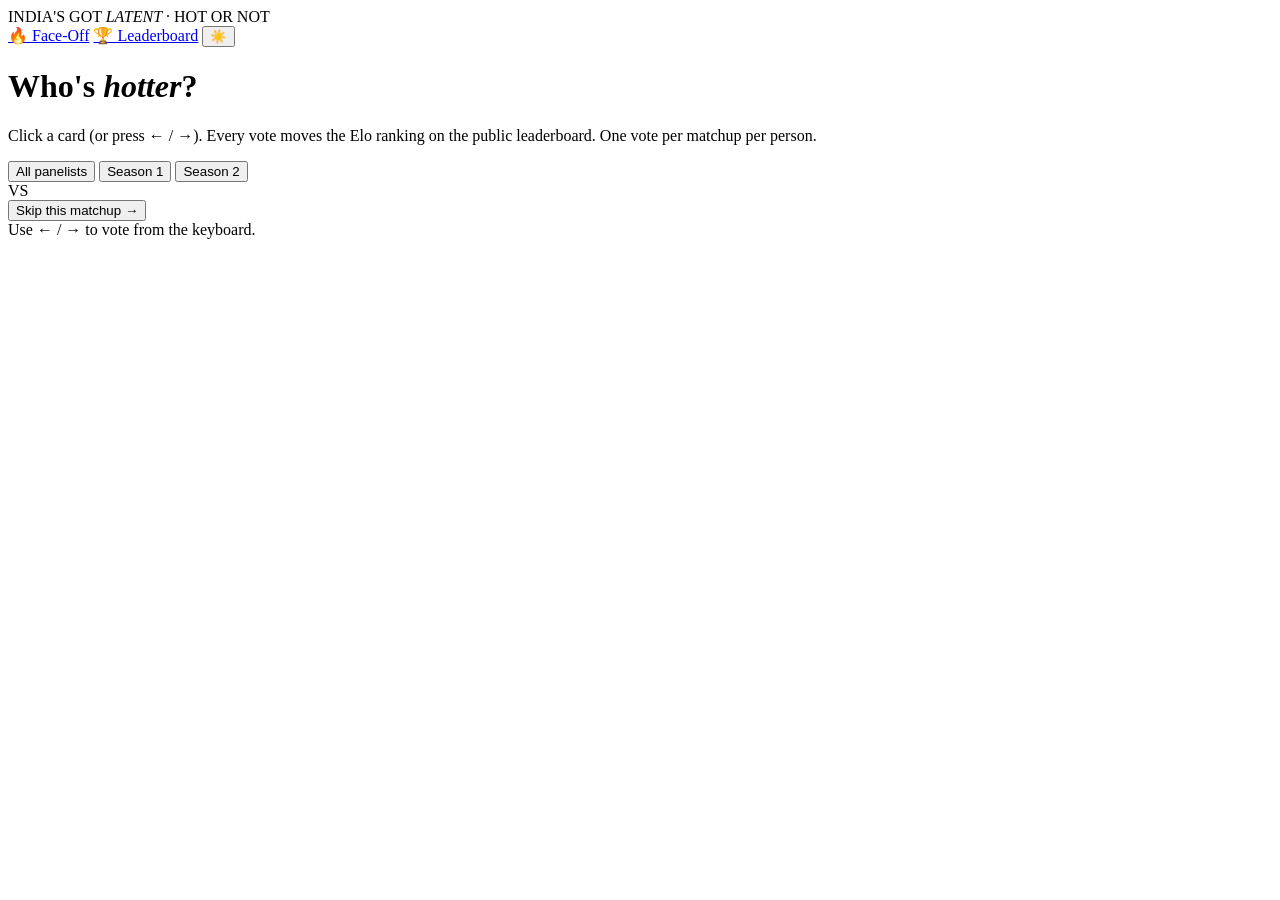
==== public/index.html @ e8488dfe "Fair matchups + leaderboard gate at 10 votes - Matchup: least-voted person goes on stage first (rand" ====
<!DOCTYPE html>
<html lang="en">
<head>
<meta charset="utf-8">
<meta name="viewport" content="width=device-width, initial-scale=1">
<title>Hot or Not, India's Got Latent</title>
<script>document.documentElement.setAttribute('data-theme', localStorage.getItem('igl_theme') || 'black');</script>
<link rel="stylesheet" href="/app.css">
</head>
<body>
<nav>
  <div class="brand">INDIA'S GOT <em>LATENT</em> · HOT OR NOT</div>
  <div class="links">
    <a href="/">🔥 Face-Off</a>
    <a href="/leaderboard">🏆 Leaderboard</a>
    <button class="themeToggle" title="Switch theme" aria-label="Switch theme">☀️</button>
  </div>
</nav>
<main>
  <h1>Who's <em>hotter</em>?</h1>
  <p class="sub">Click a card (or press ← / →). Every vote moves the Elo ranking on the public leaderboard. One vote per matchup per person.</p>

  <div class="chips" id="pools">
    <button class="chip on" data-pool="panel">All panelists</button>
    <button class="chip" data-pool="panel-s1">Season 1</button>
    <button class="chip" data-pool="panel-s2">Season 2</button>
  </div>

  <div class="arena" id="arena">
    <div id="slotA"></div>
    <div class="vs">VS</div>
    <div id="slotB"></div>
  </div>
  <div class="toolbar">
    <button class="btn" id="skip">Skip this matchup →</button>
  </div>
  <div class="sessionNote" id="sessionNote"></div>
</main>

<script src="/app.js"></script>
<script>
let pool = 'panel';
let current = null;
let voting = false;

async function loadMatchup() {
  voting = false;
  const m = await API.get('/api/matchup?pool=' + pool);
  if (m.error) return;
  current = m;
  render();
}

function render() {
  const a = document.getElementById('slotA');
  const b = document.getElementById('slotB');
  a.innerHTML = ''; b.innerHTML = '';
  a.appendChild(personCard(current.a, { clickable: true }));
  b.appendChild(personCard(current.b, { clickable: true }));
  a.firstChild.onclick = () => vote(current.a, current.b, a.firstChild, b.firstChild);
  b.firstChild.onclick = () => vote(current.b, current.a, b.firstChild, a.firstChild);
}

function bumpSession() {
  const n = (parseInt(localStorage.getItem('igl_session_votes') || '0', 10) + 1);
  localStorage.setItem('igl_session_votes', n);
  renderSession();
}
function renderSession() {
  const n = parseInt(localStorage.getItem('igl_session_votes') || '0', 10);
  document.getElementById('sessionNote').textContent =
    n ? `You've decided ${n} matchup${n === 1 ? '' : 's'}, every one moves the leaderboard.` : 'Use ← / → to vote from the keyboard.';
}

async function vote(winner, loser, winCard, loseCard) {
  if (voting) return;
  voting = true;
  winCard.classList.add('won');
  loseCard.classList.add('lost');
  const res = await API.post('/api/faceoff', { winnerId: winner.id, loserId: loser.id });
  if (res && res.winnerDelta !== undefined) {
    const up = document.createElement('div');
    up.className = 'eloDelta';
    up.textContent = `+${res.winnerDelta} Elo`;
    winCard.appendChild(up);
    const down = document.createElement('div');
    down.className = 'eloDelta neg';
    down.textContent = `${res.loserDelta} Elo`;
    loseCard.appendChild(down);
  }
  bumpSession();
  if (res && res.myVotes !== undefined) paintLeaderboardLink(res.myVotes);
  setTimeout(loadMatchup, 800);
}

document.getElementById('pools').addEventListener('click', e => {
  const chip = e.target.closest('.chip');
  if (!chip) return;
  document.querySelectorAll('#pools .chip').forEach(c => c.classList.remove('on'));
  chip.classList.add('on');
  pool = chip.dataset.pool;
  loadMatchup();
});
document.getElementById('skip').onclick = loadMatchup;
document.addEventListener('keydown', e => {
  if (!current || voting) return;
  if (e.key === 'ArrowLeft') document.getElementById('slotA').firstChild.click();
  if (e.key === 'ArrowRight') document.getElementById('slotB').firstChild.click();
});

renderSession();
loadMatchup();
</script>
</body>
</html>
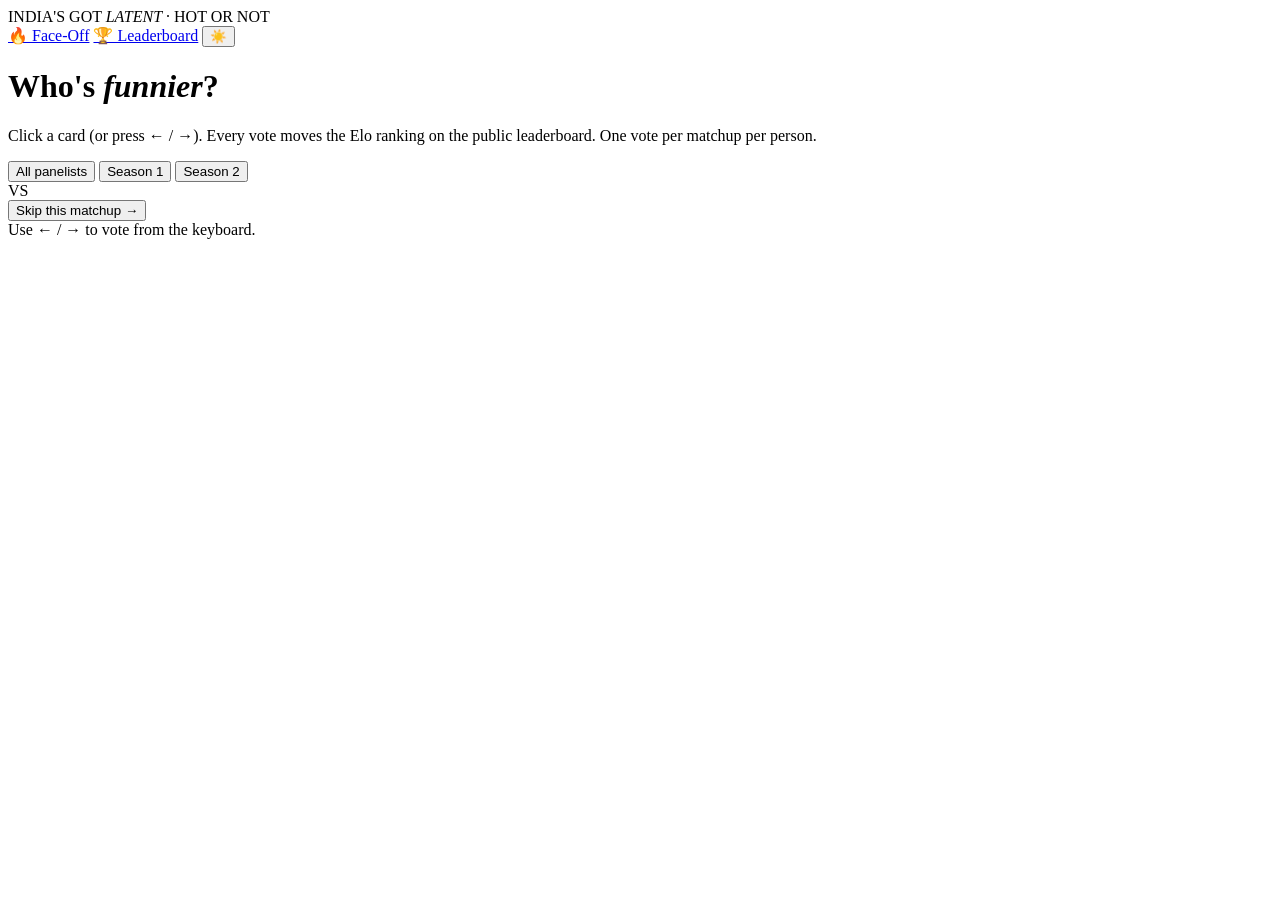
==== commit 47be7565: "Analytics + Instagram fixes + funnier tagline + leaderboard season filters - Analytics: events table" ====
--- a/public/index.html
+++ b/public/index.html
@@ -17,7 +17,7 @@
   </div>
 </nav>
 <main>
-  <h1>Who's <em>hotter</em>?</h1>
+  <h1>Who's <em>funnier</em>?</h1>
   <p class="sub">Click a card (or press ← / →). Every vote moves the Elo ranking on the public leaderboard. One vote per matchup per person.</p>
 
   <div class="chips" id="pools">
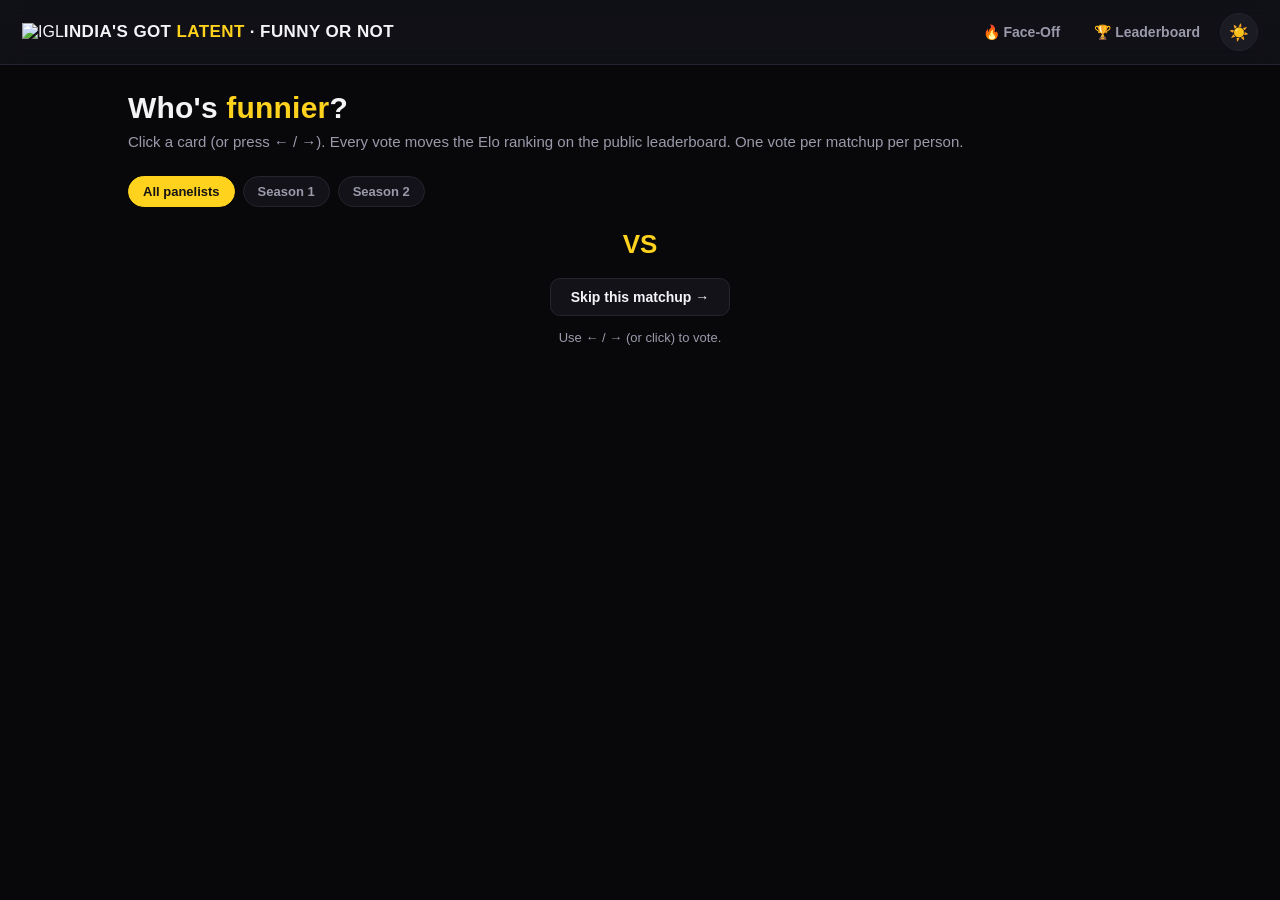
==== commit 12d2f4c8: "Face-off: Tinder-style fling — the whole arena flies off in the swipe direction Swipe (or arrow/clic" ====
--- a/public/index.html
+++ b/public/index.html
@@ -3,16 +3,33 @@
 <head>
 <meta charset="utf-8">
 <meta name="viewport" content="width=device-width, initial-scale=1">
-<title>Hot or Not, India's Got Latent</title>
+<title>Funny or Not, India's Got Latent</title>
 <script>document.documentElement.setAttribute('data-theme', localStorage.getItem('igl_theme') || 'black');</script>
-<link rel="stylesheet" href="/app.css">
+<meta name="description" content="Vote head-to-head on who's funnier — the panelists of India's Got Latent Seasons 1 & 2. Then see the live leaderboard.">
+<link rel="icon" href="favicon.ico" sizes="any">
+<link rel="icon" type="image/png" sizes="32x32" href="favicon-32.png">
+<link rel="apple-touch-icon" href="apple-touch-icon.png">
+<meta name="theme-color" content="#08080b">
+<meta property="og:type" content="website">
+<meta property="og:site_name" content="India's Got Latent · Funny or Not">
+<meta property="og:title" content="Funny or Not · India's Got Latent">
+<meta property="og:description" content="Vote head-to-head on who's funnier — the panelists of India's Got Latent Seasons 1 & 2. Then see the live leaderboard.">
+<meta property="og:url" content="https://igl.loukik.dev/">
+<meta property="og:image" content="https://igl.loukik.dev/og.png">
+<meta property="og:image:width" content="1200">
+<meta property="og:image:height" content="630">
+<meta name="twitter:card" content="summary_large_image">
+<meta name="twitter:title" content="Funny or Not · India's Got Latent">
+<meta name="twitter:description" content="Vote head-to-head on who's funnier — the panelists of India's Got Latent Seasons 1 & 2. Then see the live leaderboard.">
+<meta name="twitter:image" content="https://igl.loukik.dev/og.png">
+<link rel="stylesheet" href="app.css">
 </head>
 <body>
 <nav>
-  <div class="brand">INDIA'S GOT <em>LATENT</em> · HOT OR NOT</div>
+  <a class="brandLink" href="index.html"><img class="navlogo" src="icon-512.png" alt="IGL" width="30" height="30"><span class="brand">INDIA'S GOT <em>LATENT</em> <span class="brandSuffix">· FUNNY OR NOT</span></span></a>
   <div class="links">
-    <a href="/">🔥 Face-Off</a>
-    <a href="/leaderboard">🏆 Leaderboard</a>
+    <a href="index.html">🔥 <span class="navword">Face-Off</span></a>
+    <a href="leaderboard.html">🏆 <span class="navword">Leaderboard</span></a>
     <button class="themeToggle" title="Switch theme" aria-label="Switch theme">☀️</button>
   </div>
 </nav>
@@ -37,28 +54,37 @@
   <div class="sessionNote" id="sessionNote"></div>
 </main>
 
-<script src="/app.js"></script>
+<script src="config.js"></script>
+<script src="app.js"></script>
 <script>
 let pool = 'panel';
 let current = null;
 let voting = false;
+const arena = document.getElementById('arena');
+const wait = ms => new Promise(r => setTimeout(r, ms));
 
-async function loadMatchup() {
-  voting = false;
+async function fetchMatchup() {
   const m = await API.get('/api/matchup?pool=' + pool);
-  if (m.error) return;
-  current = m;
-  render();
+  return m && !m.error ? m : null;
 }
 
 function render() {
-  const a = document.getElementById('slotA');
-  const b = document.getElementById('slotB');
+  const a = document.getElementById('slotA'), b = document.getElementById('slotB');
   a.innerHTML = ''; b.innerHTML = '';
   a.appendChild(personCard(current.a, { clickable: true }));
   b.appendChild(personCard(current.b, { clickable: true }));
-  a.firstChild.onclick = () => vote(current.a, current.b, a.firstChild, b.firstChild);
-  b.firstChild.onclick = () => vote(current.b, current.a, b.firstChild, a.firstChild);
+  a.firstChild.onclick = () => commitVote(-1);   // left card wins
+  b.firstChild.onclick = () => commitVote(1);    // right card wins
+}
+
+async function loadMatchup() {
+  const m = await fetchMatchup();
+  if (!m) return;
+  current = m; render();
+  arena.style.transition = 'none';
+  arena.style.transform = 'translateX(0) rotate(0)';
+  arena.style.opacity = '1';
+  voting = false;
 }
 
 function bumpSession() {
@@ -68,30 +94,78 @@
 }
 function renderSession() {
   const n = parseInt(localStorage.getItem('igl_session_votes') || '0', 10);
+  const isTouch = matchMedia('(hover: none)').matches;
+  const hint = isTouch ? 'Swipe or tap a card to vote.' : 'Use \u2190 / \u2192 (or click) to vote.';
   document.getElementById('sessionNote').textContent =
-    n ? `You've decided ${n} matchup${n === 1 ? '' : 's'}, every one moves the leaderboard.` : 'Use ← / → to vote from the keyboard.';
+    n ? `You've decided ${n} matchup${n === 1 ? '' : 's'}, every one moves the leaderboard.` : hint;
 }
 
-async function vote(winner, loser, winCard, loseCard) {
-  if (voting) return;
+// Tinder-style: the whole arena flings off in the swipe direction, next matchup slides in.
+async function commitVote(dir) {              // dir: -1 = left wins, +1 = right wins
+  if (voting || !current) return;
   voting = true;
-  winCard.classList.add('won');
-  loseCard.classList.add('lost');
-  const res = await API.post('/api/faceoff', { winnerId: winner.id, loserId: loser.id });
-  if (res && res.winnerDelta !== undefined) {
-    const up = document.createElement('div');
-    up.className = 'eloDelta';
-    up.textContent = `+${res.winnerDelta} Elo`;
-    winCard.appendChild(up);
-    const down = document.createElement('div');
-    down.className = 'eloDelta neg';
-    down.textContent = `${res.loserDelta} Elo`;
-    loseCard.appendChild(down);
-  }
-  bumpSession();
-  if (res && res.myVotes !== undefined) paintLeaderboardLink(res.myVotes);
-  setTimeout(loadMatchup, 800);
+  const winner = dir < 0 ? current.a : current.b;
+  const loser  = dir < 0 ? current.b : current.a;
+
+  API.post('/api/faceoff', { winnerId: winner.id, loserId: loser.id }).then(res => {
+    bumpSession();
+    if (res && res.myVotes !== undefined) paintLeaderboardLink(res.myVotes);
+  });
+
+  arena.style.transition = 'transform .34s cubic-bezier(.55,.06,.68,.19), opacity .34s ease-in';
+  arena.style.transform = `translateX(${dir * 130}vw) rotate(${dir * 15}deg)`;
+  arena.style.opacity = '0';
+
+  const [, next] = await Promise.all([wait(340), fetchMatchup()]);
+  if (next) current = next;
+
+  arena.style.transition = 'none';
+  arena.style.transform = `translateX(${-dir * 42}vw) rotate(${-dir * 6}deg)`;
+  arena.style.opacity = '0';
+  render();
+  await wait(20);
+  arena.style.transition = 'transform .32s cubic-bezier(.2,.7,.3,1), opacity .3s ease-out';
+  arena.style.transform = 'translateX(0) rotate(0)';
+  arena.style.opacity = '1';
+  await wait(320);
+  voting = false;
 }
+
+// ---- drag: the arena follows the finger, release past threshold to fling ----
+(function setupSwipe() {
+  const THRESH = 60;
+  let startX = 0, startY = 0, dx = 0, active = false, horiz = false;
+  const cardA = () => document.getElementById('slotA').firstChild;
+  const cardB = () => document.getElementById('slotB').firstChild;
+  const clearPick = () => [cardA(), cardB()].forEach(c => c && c.classList.remove('picking'));
+
+  arena.addEventListener('touchstart', e => {
+    if (voting || !current) return;
+    const t = e.touches[0]; startX = t.clientX; startY = t.clientY; dx = 0; active = true; horiz = false;
+  }, { passive: true });
+
+  arena.addEventListener('touchmove', e => {
+    if (!active) return;
+    const t = e.touches[0]; dx = t.clientX - startX; const dy = t.clientY - startY;
+    if (!horiz && Math.abs(dx) < Math.abs(dy)) { active = false; return; }
+    horiz = true; e.preventDefault();
+    arena.style.transition = 'none';
+    arena.style.transform = `translateX(${dx}px) rotate(${dx * 0.04}deg)`;
+    const a = cardA(), b = cardB();
+    if (a) a.classList.toggle('picking', dx < -14);
+    if (b) b.classList.toggle('picking', dx > 14);
+  }, { passive: false });
+
+  const release = () => {
+    if (!active) return; active = false; clearPick();
+    if (dx <= -THRESH) return commitVote(-1);
+    if (dx >= THRESH) return commitVote(1);
+    arena.style.transition = 'transform .25s ease';
+    arena.style.transform = 'translateX(0) rotate(0)';
+  };
+  arena.addEventListener('touchend', release);
+  arena.addEventListener('touchcancel', release);
+})();
 
 document.getElementById('pools').addEventListener('click', e => {
   const chip = e.target.closest('.chip');
@@ -103,9 +177,9 @@
 });
 document.getElementById('skip').onclick = loadMatchup;
 document.addEventListener('keydown', e => {
-  if (!current || voting) return;
-  if (e.key === 'ArrowLeft') document.getElementById('slotA').firstChild.click();
-  if (e.key === 'ArrowRight') document.getElementById('slotB').firstChild.click();
+  if (voting || !current) return;
+  if (e.key === 'ArrowLeft') commitVote(-1);
+  if (e.key === 'ArrowRight') commitVote(1);
 });
 
 renderSession();
--- a/public/app.css
+++ b/public/app.css
@@ -0,0 +1,319 @@
+/* ---------- themes ---------- */
+:root, :root[data-theme="black"] {
+  --bg: #08080b;
+  --surface: #121218;
+  --surface2: #1b1b23;
+  --border: #24242e;
+  --text: #f4f4f7;
+  --muted: #9a9aab;
+  --accent: #ffd21e;
+  --accent-ink: #141414;
+  --accent2: #ff5470;
+  --green: #3ddc84;
+  --ig: #ff5c8d;
+  --shadow: 0 14px 40px rgba(0, 0, 0, .55);
+  --shadow-soft: 0 4px 16px rgba(0, 0, 0, .35);
+  --joke-bg: rgba(255, 210, 30, .07);
+  --banner: linear-gradient(135deg, rgba(255,210,30,.13), rgba(255,84,112,.09));
+  --hover-tint: rgba(255, 210, 30, .06);
+  --rank-ink: #ffd21e;
+  --radius: 16px;
+}
+:root[data-theme="white"] {
+  --bg: #f4f4f6;
+  --surface: #ffffff;
+  --surface2: #ececf1;
+  --border: #dddde5;
+  --text: #17171d;
+  --muted: #6d6d7c;
+  --accent: #f5b800;
+  --accent-ink: #171717;
+  --accent2: #e2325c;
+  --green: #159f56;
+  --ig: #d62f6d;
+  --shadow: 0 14px 40px rgba(25, 25, 40, .16);
+  --shadow-soft: 0 4px 14px rgba(25, 25, 40, .10);
+  --joke-bg: rgba(245, 184, 0, .10);
+  --banner: linear-gradient(135deg, rgba(245,184,0,.14), rgba(226,50,92,.08));
+  --hover-tint: rgba(245, 184, 0, .09);
+  --rank-ink: #8a6d00;
+}
+
+* { box-sizing: border-box; margin: 0; padding: 0; }
+html { color-scheme: dark; }
+:root[data-theme="white"] { color-scheme: light; }
+body {
+  background: var(--bg);
+  color: var(--text);
+  font-family: -apple-system, BlinkMacSystemFont, "Segoe UI", Roboto, Helvetica, Arial, sans-serif;
+  min-height: 100vh;
+  transition: background .2s, color .2s;
+}
+a { color: inherit; text-decoration: none; }
+
+/* ---------- nav ---------- */
+nav {
+  display: flex; align-items: center; gap: 14px; flex-wrap: wrap;
+  padding: 13px 22px;
+  background: color-mix(in srgb, var(--surface) 88%, transparent);
+  backdrop-filter: blur(10px);
+  border-bottom: 1px solid var(--border);
+  position: sticky; top: 0; z-index: 10;
+}
+.brand { font-weight: 900; letter-spacing: .4px; font-size: 17px; }
+.brand em { color: var(--accent); font-style: normal; }
+:root[data-theme="white"] .brand em { color: var(--rank-ink); }
+nav .links { display: flex; gap: 6px; margin-left: auto; align-items: center; }
+nav .links a {
+  padding: 8px 14px; border-radius: 999px; font-weight: 700; font-size: 14px;
+  color: var(--muted); transition: .15s;
+}
+nav .links a:hover { color: var(--text); background: var(--surface2); }
+nav .links a.active { color: var(--accent-ink); background: var(--accent); }
+.themeToggle {
+  border: 1px solid var(--border); background: var(--surface2); color: var(--text);
+  width: 38px; height: 38px; border-radius: 50%; cursor: pointer; font-size: 16px;
+  display: flex; align-items: center; justify-content: center; transition: .15s;
+}
+.themeToggle:hover { border-color: var(--accent); transform: rotate(15deg); }
+
+main { max-width: 1060px; margin: 0 auto; padding: 26px 18px 90px; }
+h1 { font-size: 30px; font-weight: 900; letter-spacing: .2px; margin-bottom: 6px; }
+h1 em { color: var(--accent); font-style: normal; }
+:root[data-theme="white"] h1 em { color: var(--rank-ink); }
+.sub { color: var(--muted); margin-bottom: 22px; font-size: 15px; line-height: 1.5; }
+
+/* ---------- chips / filters ---------- */
+.chips { display: flex; gap: 8px; flex-wrap: wrap; margin-bottom: 22px; align-items: center; }
+.chip {
+  border: 1px solid var(--border); background: var(--surface); color: var(--muted);
+  padding: 7px 14px; border-radius: 999px; cursor: pointer; font-size: 13px; font-weight: 700;
+  transition: .15s;
+}
+.chip:hover { color: var(--text); border-color: var(--muted); }
+.chip.on { background: var(--accent); border-color: var(--accent); color: var(--accent-ink); }
+
+/* ---------- search ---------- */
+.searchBox {
+  width: 100%; max-width: 340px;
+  background: var(--surface); border: 1px solid var(--border); border-radius: 12px;
+  color: var(--text); padding: 10px 14px; font-size: 14px; outline: none; transition: .15s;
+  margin-bottom: 14px;
+}
+.searchBox:focus { border-color: var(--accent); }
+.searchBox::placeholder { color: var(--muted); }
+
+/* ---------- stat chips ---------- */
+.statChips { display: flex; gap: 10px; flex-wrap: wrap; margin-bottom: 24px; }
+.statChip {
+  background: var(--surface); border: 1px solid var(--border); border-radius: 12px;
+  padding: 10px 16px; box-shadow: var(--shadow-soft);
+}
+.statChip b { font-size: 18px; color: var(--rank-ink); display: block; }
+.statChip span { font-size: 11px; color: var(--muted); text-transform: uppercase; letter-spacing: .7px; }
+
+/* ---------- person card ---------- */
+.card {
+  background: var(--surface); border: 1px solid var(--border); border-radius: var(--radius);
+  overflow: hidden; width: 100%; box-shadow: var(--shadow-soft);
+  transition: transform .12s, border-color .12s, box-shadow .12s;
+  position: relative;
+}
+.card.clickable { cursor: pointer; }
+.card.clickable:hover { transform: translateY(-3px); border-color: var(--accent); box-shadow: var(--shadow); }
+.card.won { border-color: var(--green); box-shadow: 0 0 0 3px color-mix(in srgb, var(--green) 40%, transparent); }
+.card.lost { opacity: .35; filter: grayscale(.8); }
+.photo {
+  width: 100%; aspect-ratio: 4/4.4; background: var(--surface2);
+  display: flex; align-items: center; justify-content: center; overflow: hidden; position: relative;
+}
+.photo img { width: 100%; height: 100%; object-fit: cover; object-position: top center; display: block; }
+.fallback {
+  width: 100%; height: 100%; display: flex; flex-direction: column; align-items: center;
+  justify-content: center; gap: 10px; padding: 18px; text-align: center;
+}
+.fallback .initials {
+  width: 84px; height: 84px; border-radius: 50%; display: flex; align-items: center; justify-content: center;
+  font-size: 32px; font-weight: 900; color: #141414;
+}
+.fallback .fbBlurb { color: var(--muted); font-size: 13px; line-height: 1.45; max-width: 260px; }
+.meta { padding: 14px 16px 16px; }
+.meta .name { font-weight: 800; font-size: 18px; }
+.meta .role { display: inline-block; margin: 6px 0 8px; font-size: 11px; font-weight: 800; letter-spacing: .8px;
+  text-transform: uppercase; padding: 3px 9px; border-radius: 999px; }
+.role.panel { background: color-mix(in srgb, var(--accent) 16%, transparent); color: var(--rank-ink); }
+.role.contestant { background: color-mix(in srgb, var(--accent2) 15%, transparent); color: var(--accent2); }
+.panelchips { display: flex; gap: 5px; flex-wrap: wrap; margin: 4px 0 8px; }
+.panelchips span {
+  font-size: 11px; font-weight: 700; color: var(--text); opacity: .8; background: var(--surface2);
+  border: 1px solid var(--border); padding: 2px 8px; border-radius: 6px;
+}
+.meta .blurb { color: var(--muted); font-size: 13px; line-height: 1.5; }
+.meta .joke {
+  margin-top: 8px; padding: 8px 12px; border-left: 3px solid var(--accent);
+  background: var(--joke-bg); border-radius: 0 8px 8px 0;
+  font-style: italic; font-size: 13px; color: var(--text); opacity: .92; line-height: 1.5;
+}
+.meta .ig {
+  display: inline-block; margin-top: 9px; font-size: 12px; font-weight: 800;
+  color: var(--ig); background: color-mix(in srgb, var(--ig) 12%, transparent);
+  border: 1px solid color-mix(in srgb, var(--ig) 35%, transparent);
+  padding: 4px 11px; border-radius: 999px; transition: .15s;
+}
+.meta .ig:hover { background: var(--ig); color: #fff; }
+
+/* ---------- faceoff ---------- */
+.arena { display: grid; grid-template-columns: 1fr 64px 1fr; gap: 16px; align-items: start; }
+.vs { text-align: center; font-size: 26px; font-weight: 900; color: var(--accent); align-self: center; }
+:root[data-theme="white"] .vs { color: var(--rank-ink); }
+.toolbar { display: flex; gap: 10px; margin-top: 18px; justify-content: center; align-items: center; }
+button.btn {
+  background: var(--surface); color: var(--text); border: 1px solid var(--border);
+  padding: 10px 20px; border-radius: 10px; font-weight: 700; font-size: 14px; cursor: pointer;
+  transition: .15s;
+}
+button.btn:hover { border-color: var(--accent); }
+button.btn.primary { background: var(--accent); color: var(--accent-ink); border-color: var(--accent); }
+button.btn:disabled { opacity: .4; cursor: default; }
+.sessionNote { text-align: center; color: var(--muted); font-size: 13px; margin-top: 14px; }
+.eloDelta {
+  position: absolute; top: 10px; left: 10px; z-index: 3;
+  background: var(--green); color: #08240f; font-weight: 900; font-size: 14px;
+  padding: 4px 11px; border-radius: 999px; animation: pop .25s ease-out;
+}
+.eloDelta.neg { background: var(--accent2); color: #fff; }
+@keyframes pop { from { transform: scale(.6); opacity: 0; } to { transform: scale(1); opacity: 1; } }
+
+/* ---------- judge mode ---------- */
+.judgeWrap { max-width: 560px; margin: 0 auto; }
+.scoreRow { display: flex; gap: 7px; justify-content: center; flex-wrap: wrap; margin: 20px 0 8px; }
+.scoreBtn {
+  width: 44px; height: 44px; border-radius: 10px; border: 1px solid var(--border); background: var(--surface);
+  color: var(--text); font-size: 17px; font-weight: 800; cursor: pointer; transition: .12s;
+}
+.scoreBtn:hover { background: var(--accent); color: var(--accent-ink); border-color: var(--accent); transform: translateY(-2px); }
+.scoreBtn.picked { background: var(--accent); color: var(--accent-ink); border-color: var(--accent); }
+.reveal {
+  margin-top: 18px; background: var(--surface); border: 1px solid var(--border); border-radius: var(--radius);
+  padding: 18px 20px; text-align: center; box-shadow: var(--shadow-soft);
+}
+.reveal .big { font-size: 40px; font-weight: 900; color: var(--rank-ink); }
+.reveal .cap { color: var(--muted); font-size: 13px; margin-top: 4px; }
+.reveal .match { margin-top: 10px; font-weight: 800; }
+.match.yes { color: var(--green); }
+.match.no { color: var(--muted); }
+.progress { color: var(--muted); font-size: 13px; text-align: center; margin-bottom: 14px; }
+
+/* ---------- tables / leaderboard ---------- */
+table { width: 100%; border-collapse: collapse; background: var(--surface); border-radius: var(--radius);
+  overflow: hidden; box-shadow: var(--shadow-soft); }
+th, td { text-align: left; padding: 11px 14px; font-size: 14px; border-bottom: 1px solid var(--border); }
+th { color: var(--muted); font-size: 12px; text-transform: uppercase; letter-spacing: .7px; }
+tr:last-child td { border-bottom: none; }
+td.rank { font-weight: 900; color: var(--rank-ink); width: 44px; }
+td .mini { display: flex; align-items: center; gap: 10px; font-weight: 700; position: relative; }
+td .mini img, td .mini .dot {
+  width: 34px; height: 34px; border-radius: 50%; object-fit: cover; object-position: top center;
+  display: flex; align-items: center; justify-content: center; font-size: 13px; font-weight: 900; color: #141414;
+  flex: none; transition: transform .18s;
+}
+.section { margin-bottom: 42px; }
+.section h2 { font-size: 20px; font-weight: 900; margin-bottom: 4px; }
+.section .note { color: var(--muted); font-size: 13px; margin-bottom: 14px; }
+.badge { font-size: 11px; font-weight: 800; padding: 3px 9px; border-radius: 999px; }
+.badge.win { background: color-mix(in srgb, var(--green) 16%, transparent); color: var(--green); }
+.badge.dim { background: var(--surface2); color: var(--muted); }
+.winnerBanner {
+  background: var(--banner);
+  border: 1px solid color-mix(in srgb, var(--accent) 40%, transparent); border-radius: var(--radius);
+  padding: 18px 20px; margin-bottom: 14px;
+}
+.winnerBanner .who { font-size: 18px; font-weight: 900; }
+.winnerBanner .why { color: var(--muted); font-size: 13px; margin-top: 3px; }
+.empty { color: var(--muted); font-size: 14px; padding: 18px; background: var(--surface); border-radius: var(--radius); }
+
+/* clickable rows: hover animation so users know to click */
+tr.rowClick { cursor: pointer; }
+tr.rowClick td { transition: background .15s; }
+tr.rowClick:hover td { background: var(--hover-tint); }
+tr.rowClick .mini span:last-child { transition: transform .18s, color .18s; }
+tr.rowClick:hover .mini span:last-child { transform: translateX(5px); color: var(--rank-ink); }
+tr.rowClick:hover .mini img, tr.rowClick:hover .mini .dot { transform: scale(1.18); }
+tr.rowClick .mini::after {
+  content: 'view profile →';
+  font-size: 11px; font-weight: 800; color: var(--rank-ink);
+  opacity: 0; transform: translateX(-6px); transition: opacity .18s, transform .18s;
+  white-space: nowrap; margin-left: 4px;
+}
+tr.rowClick:hover .mini::after { opacity: 1; transform: translateX(0); }
+
+/* ---------- person modal ---------- */
+.modalOverlay {
+  position: fixed; inset: 0; background: rgba(4, 4, 8, .72); backdrop-filter: blur(5px);
+  display: flex; align-items: center; justify-content: center; z-index: 100; padding: 20px;
+}
+:root[data-theme="white"] .modalOverlay { background: rgba(30, 30, 45, .45); }
+.modal {
+  background: var(--surface); border: 1px solid var(--border); border-radius: 20px;
+  max-width: 780px; width: 100%; max-height: 90vh; overflow: auto;
+  display: grid; grid-template-columns: 320px 1fr; position: relative;
+  box-shadow: var(--shadow);
+  animation: modalIn .18s ease-out;
+}
+@keyframes modalIn { from { transform: scale(.95); opacity: 0; } to { transform: scale(1); opacity: 1; } }
+.modal .mPhoto { background: var(--surface2); min-height: 380px; }
+.modal .mPhoto img { width: 100%; height: 100%; object-fit: cover; object-position: top center; display: block; }
+.modal .mPhoto .fallback { height: 100%; }
+.modal .mBody { padding: 24px 26px; }
+.modal .mName { font-size: 26px; font-weight: 900; margin-bottom: 4px; }
+.modal .mStats { display: flex; gap: 12px; margin: 14px 0; flex-wrap: wrap; }
+.modal .mStat { background: var(--surface2); border: 1px solid var(--border); border-radius: 10px; padding: 8px 14px; text-align: center; }
+.modal .mStat b { display: block; font-size: 18px; color: var(--rank-ink); }
+.modal .mStat span { font-size: 11px; color: var(--muted); text-transform: uppercase; letter-spacing: .6px; }
+.modal .mBlurb { color: var(--text); opacity: .85; font-size: 14px; line-height: 1.6; margin-top: 6px; }
+.modal .mClose {
+  position: absolute; top: 12px; right: 14px; width: 34px; height: 34px; border-radius: 50%;
+  background: rgba(0,0,0,.55); color: #fff; border: none; font-size: 17px; cursor: pointer; z-index: 2;
+}
+.modal .mClose:hover { background: var(--accent); color: var(--accent-ink); }
+
+@media (max-width: 720px) {
+  .arena { grid-template-columns: 1fr; }
+  .vs { padding: 4px 0; }
+  .modal { grid-template-columns: 1fr; }
+  .modal .mPhoto { min-height: 300px; }
+  tr.rowClick .mini::after { display: none; }
+}
+
+/* ---------- gated leaderboard link ---------- */
+nav .links a.lockedLink {
+  opacity: .55; cursor: not-allowed; position: relative;
+}
+nav .links a.lockedLink:hover { background: transparent; color: var(--muted); }
+nav .links a.lockedLink::after {
+  content: attr(data-tip);
+  position: absolute; top: calc(100% + 10px); right: 0;
+  background: var(--surface2); color: var(--text);
+  border: 1px solid var(--border); border-radius: 10px;
+  padding: 9px 13px; font-size: 12px; font-weight: 600; line-height: 1.45;
+  width: 232px; white-space: normal; text-align: left;
+  box-shadow: var(--shadow); opacity: 0; transform: translateY(-4px);
+  pointer-events: none; transition: opacity .15s, transform .15s; z-index: 30;
+}
+nav .links a.lockedLink::before {
+  content: ''; position: absolute; top: calc(100% + 4px); right: 26px;
+  border: 6px solid transparent; border-bottom-color: var(--border);
+  opacity: 0; transition: opacity .15s; pointer-events: none; z-index: 30;
+}
+nav .links a.lockedLink:hover::after,
+nav .links a.lockedLink:hover::before { opacity: 1; transform: translateY(0); }
+.lockNotice {
+  max-width: 460px; margin: 40px auto; text-align: center;
+  background: var(--surface); border: 1px solid var(--border); border-radius: var(--radius);
+  padding: 34px 28px; box-shadow: var(--shadow-soft);
+}
+.lockNotice .lockIcon { font-size: 40px; margin-bottom: 10px; }
+.lockNotice h2 { font-weight: 900; margin-bottom: 8px; }
+.lockNotice p { color: var(--muted); font-size: 14px; line-height: 1.6; margin-bottom: 18px; }
+.lockBar { height: 10px; background: var(--surface2); border-radius: 999px; overflow: hidden; margin-bottom: 18px; }
+.lockBar > div { height: 100%; background: var(--accent); border-radius: 999px; transition: width .3s; }
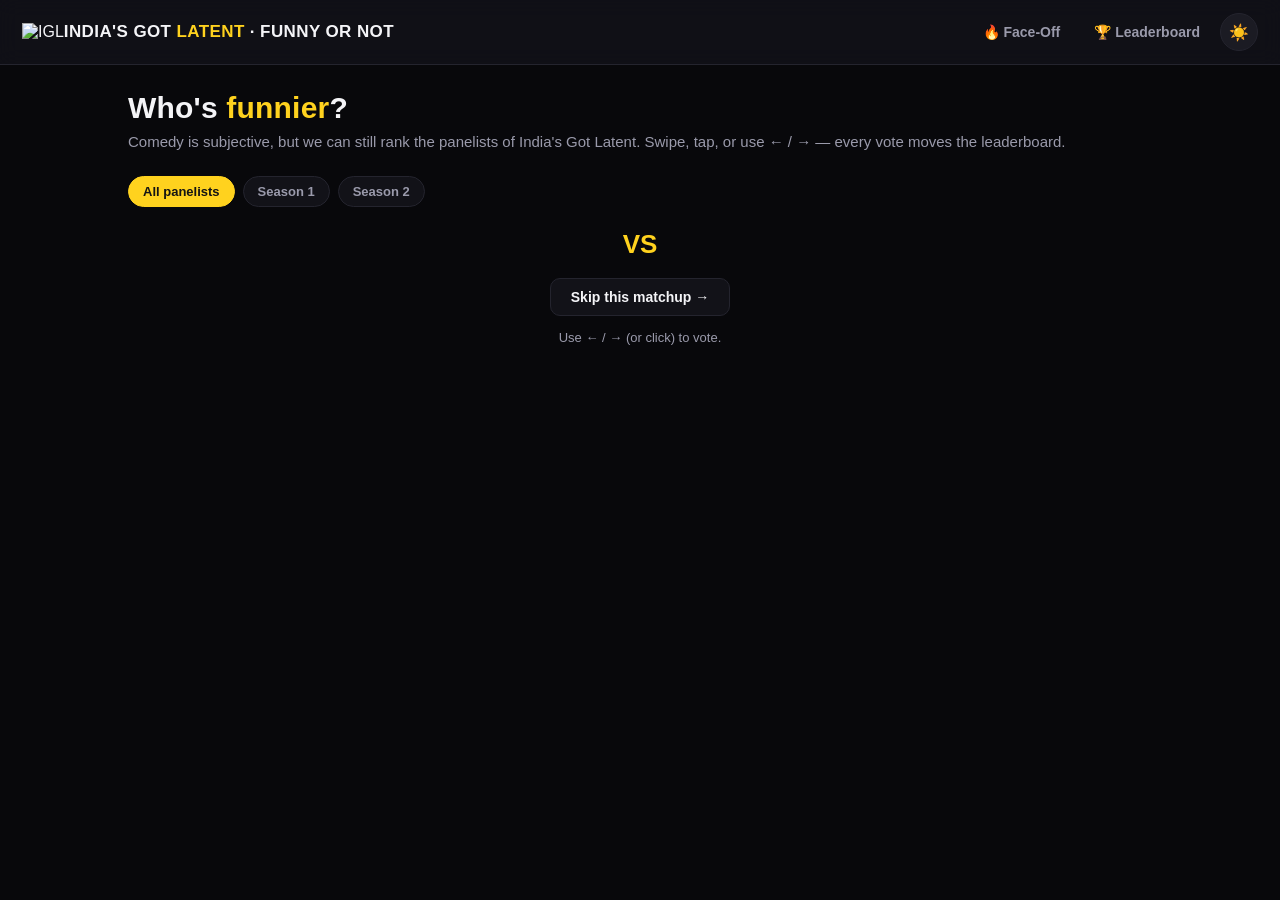
==== commit 24a28b8d: "Add 'comedy is subjective' subheadline to the face-off page" ====
--- a/public/index.html
+++ b/public/index.html
@@ -35,7 +35,7 @@
 </nav>
 <main>
   <h1>Who's <em>funnier</em>?</h1>
-  <p class="sub">Click a card (or press ← / →). Every vote moves the Elo ranking on the public leaderboard. One vote per matchup per person.</p>
+  <p class="sub">Comedy is subjective, but we can still rank the panelists of India's Got Latent. Swipe, tap, or use ← / → — every vote moves the leaderboard.</p>
 
   <div class="chips" id="pools">
     <button class="chip on" data-pool="panel">All panelists</button>
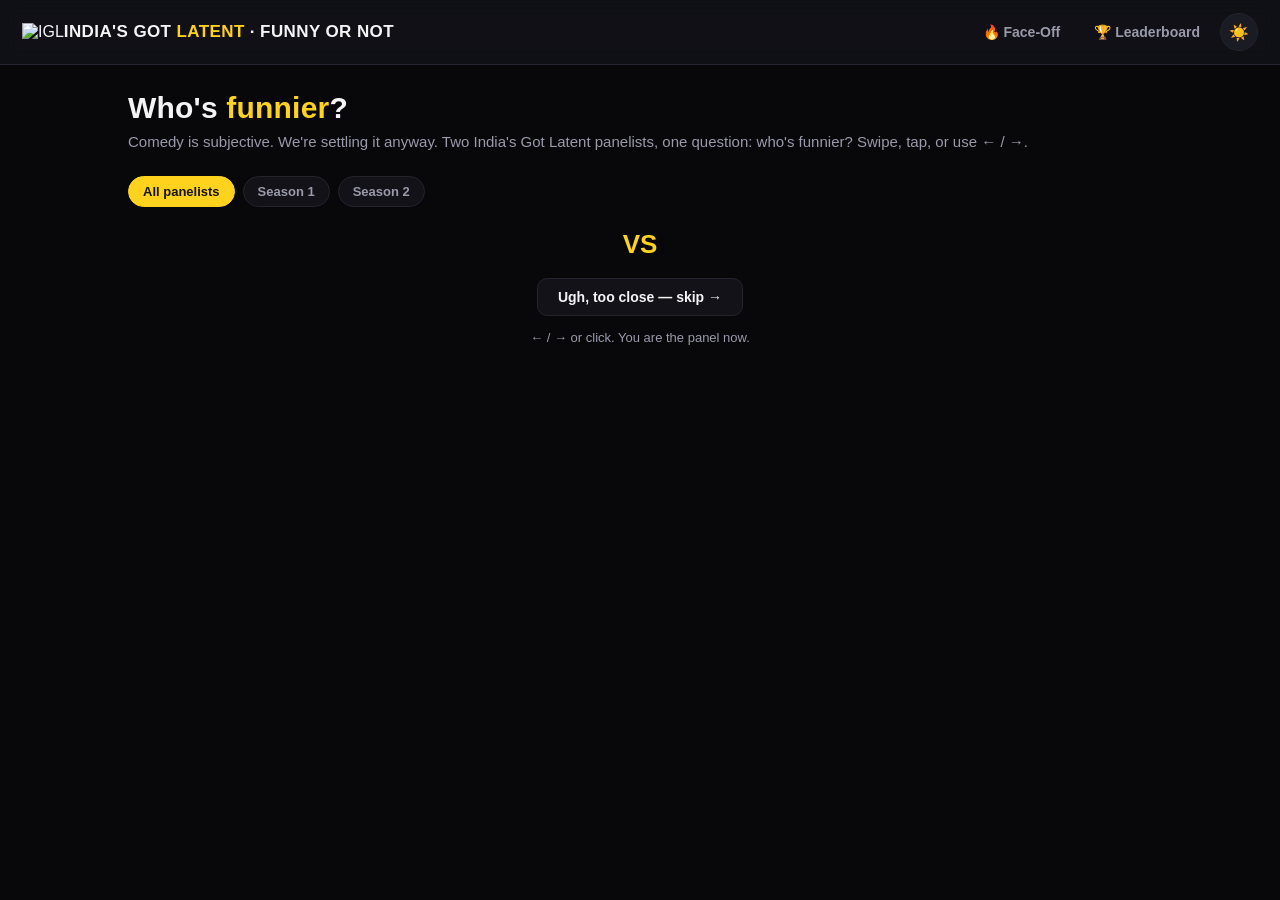
==== commit b6fd98dc: "De-AI the remaining copy: drop 'flinched', 'dossier', 'Democracy but pettier'" ====
--- a/public/index.html
+++ b/public/index.html
@@ -5,7 +5,7 @@
 <meta name="viewport" content="width=device-width, initial-scale=1">
 <title>Funny or Not, India's Got Latent</title>
 <script>document.documentElement.setAttribute('data-theme', localStorage.getItem('igl_theme') || 'black');</script>
-<meta name="description" content="Vote head-to-head on who's funnier — the panelists of India's Got Latent Seasons 1 & 2. Then see the live leaderboard.">
+<meta name="description" content="Comedy is subjective. We're settling it anyway. Vote on who's funnier across India's Got Latent S1 & S2, then watch the leaderboard argue back.">
 <link rel="icon" href="favicon.ico" sizes="any">
 <link rel="icon" type="image/png" sizes="32x32" href="favicon-32.png">
 <link rel="apple-touch-icon" href="apple-touch-icon.png">
@@ -13,14 +13,14 @@
 <meta property="og:type" content="website">
 <meta property="og:site_name" content="India's Got Latent · Funny or Not">
 <meta property="og:title" content="Funny or Not · India's Got Latent">
-<meta property="og:description" content="Vote head-to-head on who's funnier — the panelists of India's Got Latent Seasons 1 & 2. Then see the live leaderboard.">
+<meta property="og:description" content="Comedy is subjective. We're settling it anyway. Vote on who's funnier across India's Got Latent S1 & S2, then watch the leaderboard argue back.">
 <meta property="og:url" content="https://igl.loukik.dev/">
 <meta property="og:image" content="https://igl.loukik.dev/og.png">
 <meta property="og:image:width" content="1200">
 <meta property="og:image:height" content="630">
 <meta name="twitter:card" content="summary_large_image">
 <meta name="twitter:title" content="Funny or Not · India's Got Latent">
-<meta name="twitter:description" content="Vote head-to-head on who's funnier — the panelists of India's Got Latent Seasons 1 & 2. Then see the live leaderboard.">
+<meta name="twitter:description" content="Comedy is subjective. We're settling it anyway. Vote on who's funnier across India's Got Latent S1 & S2, then watch the leaderboard argue back.">
 <meta name="twitter:image" content="https://igl.loukik.dev/og.png">
 <link rel="stylesheet" href="app.css">
 </head>
@@ -35,7 +35,7 @@
 </nav>
 <main>
   <h1>Who's <em>funnier</em>?</h1>
-  <p class="sub">Comedy is subjective, but we can still rank the panelists of India's Got Latent. Swipe, tap, or use ← / → — every vote moves the leaderboard.</p>
+  <p class="sub">Comedy is subjective. We're settling it anyway. Two India's Got Latent panelists, one question: who's funnier? Swipe, tap, or use ← / →.</p>
 
   <div class="chips" id="pools">
     <button class="chip on" data-pool="panel">All panelists</button>
@@ -49,7 +49,7 @@
     <div id="slotB"></div>
   </div>
   <div class="toolbar">
-    <button class="btn" id="skip">Skip this matchup →</button>
+    <button class="btn" id="skip">Ugh, too close — skip →</button>
   </div>
   <div class="sessionNote" id="sessionNote"></div>
 </main>
@@ -95,9 +95,9 @@
 function renderSession() {
   const n = parseInt(localStorage.getItem('igl_session_votes') || '0', 10);
   const isTouch = matchMedia('(hover: none)').matches;
-  const hint = isTouch ? 'Swipe or tap a card to vote.' : 'Use \u2190 / \u2192 (or click) to vote.';
+  const hint = isTouch ? 'Swipe the funnier one to glory.' : '\u2190 / \u2192 or click. You are the panel now.';
   document.getElementById('sessionNote').textContent =
-    n ? `You've decided ${n} matchup${n === 1 ? '' : 's'}, every one moves the leaderboard.` : hint;
+    n ? `${n} vote${n === 1 ? '' : 's'} in. Every one nudges the rankings.` : hint;
 }
 
 // Tinder-style: the whole arena flings off in the swipe direction, next matchup slides in.
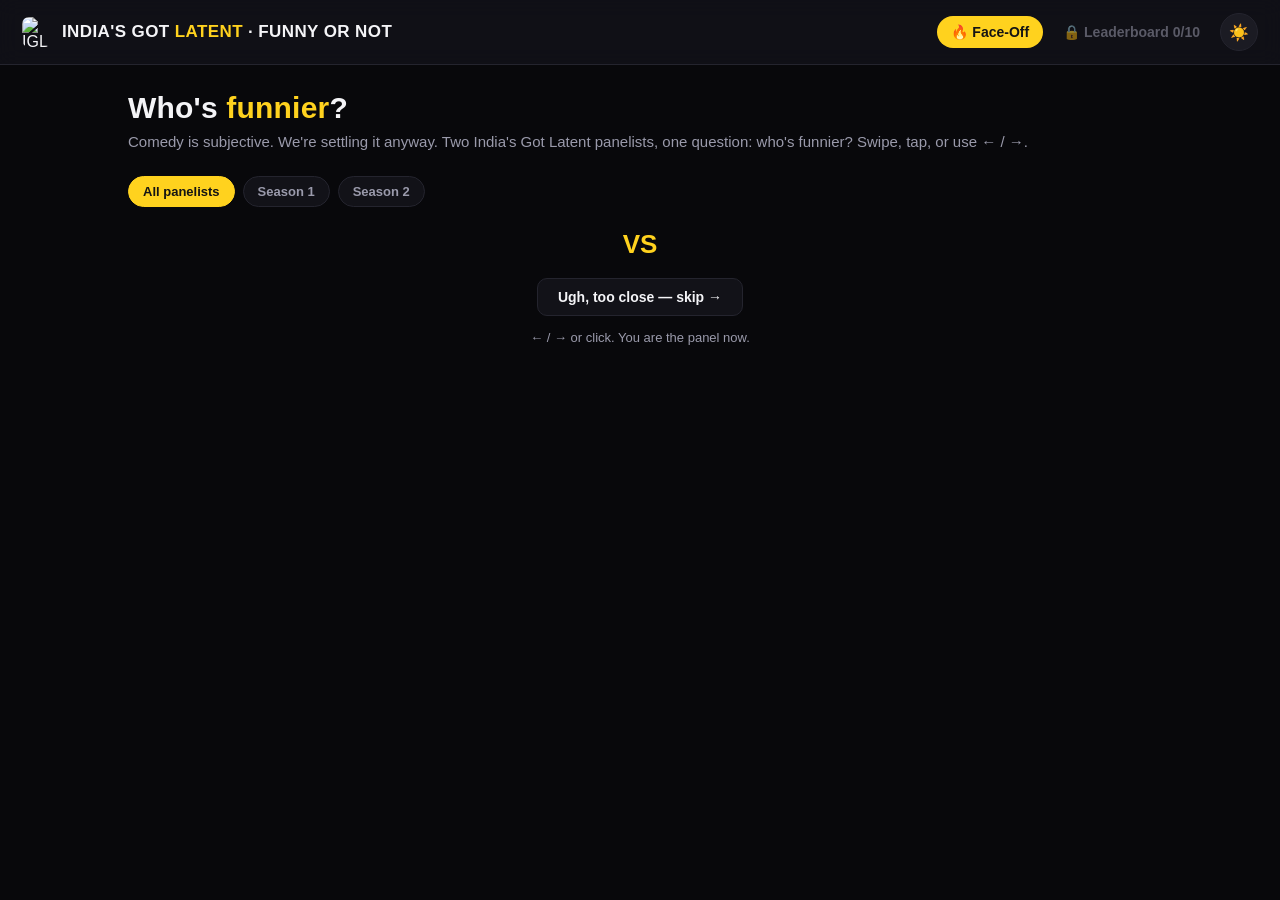
==== commit 4d9fca4a: "Add Cloudflare Turnstile proof-of-human -> signed session on votes Worker: /api/session verifies a T" ====
--- a/public/index.html
+++ b/public/index.html
@@ -23,6 +23,7 @@
 <meta name="twitter:description" content="Comedy is subjective. We're settling it anyway. Vote on who's funnier across India's Got Latent S1 & S2, then watch the leaderboard argue back.">
 <meta name="twitter:image" content="https://igl.loukik.dev/og.png">
 <link rel="stylesheet" href="app.css">
+<script src="https://challenges.cloudflare.com/turnstile/v0/api.js?render=explicit" async defer></script>
 </head>
 <body>
 <nav>
@@ -52,6 +53,7 @@
     <button class="btn" id="skip">Ugh, too close — skip →</button>
   </div>
   <div class="sessionNote" id="sessionNote"></div>
+  <div class="tsBox" id="tsBox"></div>
 </main>
 
 <script src="config.js"></script>
@@ -107,10 +109,16 @@
   const winner = dir < 0 ? current.a : current.b;
   const loser  = dir < 0 ? current.b : current.a;
 
-  API.post('/api/faceoff', { winnerId: winner.id, loserId: loser.id }).then(res => {
+  submitVote(winner.id, loser.id).then(res => {
     bumpSession();
-    if (res && res.myVotes !== undefined) paintLeaderboardLink(res.myVotes);
-  });
+    if (res && res.myVotes !== undefined) {
+      paintLeaderboardLink(res.myVotes);
+      if (res.myVotes === LEADERBOARD_UNLOCK && !localStorage.getItem('igl_unlock_shown')) {
+        localStorage.setItem('igl_unlock_shown', '1');
+        setTimeout(showUnlockModal, 500);   // let the fling settle first
+      }
+    }
+  }).catch(() => {});
 
   arena.style.transition = 'transform .34s cubic-bezier(.55,.06,.68,.19), opacity .34s ease-in';
   arena.style.transform = `translateX(${dir * 130}vw) rotate(${dir * 15}deg)`;
@@ -184,6 +192,7 @@
 
 renderSession();
 loadMatchup();
+ensureSession().catch(() => {});   // pre-warm the proof-of-human session so the first vote is instant
 </script>
 </body>
 </html>
--- a/public/app.css
+++ b/public/app.css
@@ -40,6 +40,7 @@
 }
 
 * { box-sizing: border-box; margin: 0; padding: 0; }
+html, body { overflow-x: hidden; }
 html { color-scheme: dark; }
 :root[data-theme="white"] { color-scheme: light; }
 body {
@@ -60,6 +61,8 @@
   border-bottom: 1px solid var(--border);
   position: sticky; top: 0; z-index: 10;
 }
+.brandLink { display: flex; align-items: center; gap: 10px; }
+.navlogo { border-radius: 7px; display: block; flex: none; }
 .brand { font-weight: 900; letter-spacing: .4px; font-size: 17px; }
 .brand em { color: var(--accent); font-style: normal; }
 :root[data-theme="white"] .brand em { color: var(--rank-ink); }
@@ -149,6 +152,8 @@
   border: 1px solid var(--border); padding: 2px 8px; border-radius: 6px;
 }
 .meta .blurb { color: var(--muted); font-size: 13px; line-height: 1.5; }
+.joke .jokeBy { display: block; margin-top: 5px; font-style: normal; font-weight: 700;
+  font-size: 11px; color: var(--muted); letter-spacing: .2px; }
 .meta .joke {
   margin-top: 8px; padding: 8px 12px; border-left: 3px solid var(--accent);
   background: var(--joke-bg); border-radius: 0 8px 8px 0;
@@ -164,6 +169,18 @@
 
 /* ---------- faceoff ---------- */
 .arena { display: grid; grid-template-columns: 1fr 64px 1fr; gap: 16px; align-items: start; }
+.arena > *, #slotA, #slotB { min-width: 0; }   /* let cards shrink below image min-content */
+.arena { touch-action: pan-y; transition: transform .25s ease; }
+.card.picking {
+  transform: translateY(-3px) scale(1.035);
+  border-color: var(--accent);
+  box-shadow: 0 0 0 3px color-mix(in srgb, var(--accent) 50%, transparent), var(--shadow);
+}
+.card.picking::after {
+  content: 'FUNNIER'; position: absolute; top: 8px; right: 8px; z-index: 4;
+  background: var(--accent); color: var(--accent-ink);
+  font-size: 10px; font-weight: 900; letter-spacing: .5px; padding: 3px 8px; border-radius: 999px;
+}
 .vs { text-align: center; font-size: 26px; font-weight: 900; color: var(--accent); align-self: center; }
 :root[data-theme="white"] .vs { color: var(--rank-ink); }
 .toolbar { display: flex; gap: 10px; margin-top: 18px; justify-content: center; align-items: center; }
@@ -176,6 +193,9 @@
 button.btn.primary { background: var(--accent); color: var(--accent-ink); border-color: var(--accent); }
 button.btn:disabled { opacity: .4; cursor: default; }
 .sessionNote { text-align: center; color: var(--muted); font-size: 13px; margin-top: 14px; }
+/* Turnstile widget: hidden until a proof-of-human check is actually needed */
+.tsBox { display: none; margin: 16px auto 0; text-align: center; }
+.tsBox > * { margin: 0 auto; }
 .eloDelta {
   position: absolute; top: 10px; left: 10px; z-index: 3;
   background: var(--green); color: #08240f; font-weight: 900; font-size: 14px;
@@ -277,12 +297,97 @@
 }
 .modal .mClose:hover { background: var(--accent); color: var(--accent-ink); }
 
+/* ---------- responsive ---------- */
 @media (max-width: 720px) {
-  .arena { grid-template-columns: 1fr; }
-  .vs { padding: 4px 0; }
-  .modal { grid-template-columns: 1fr; }
-  .modal .mPhoto { min-height: 300px; }
+  /* stack the modal and cap the photo so the image + key stats fit without a scroll fight */
+  .modal { grid-template-columns: 1fr; max-height: 92vh; }
+  .modal .mPhoto { min-height: 0; aspect-ratio: auto; height: 40vh; max-height: 300px; }
+  .modal .mBody { padding: 18px 20px 22px; }
+  .modal .mStats { margin: 12px 0; gap: 8px; }
   tr.rowClick .mini::after { display: none; }
+}
+
+/* phones */
+@media (max-width: 560px) {
+  html { -webkit-text-size-adjust: 100%; }
+  nav { padding: 11px 12px; gap: 8px; flex-wrap: nowrap; }
+  .brand { display: none; }                  /* logo carries the brand on phones */
+  .navword { display: none; }                /* links collapse to their emoji + count */
+  .navlogo { width: 30px; height: 30px; }
+  nav .links { gap: 6px; margin-left: auto; flex: none; }
+  nav .links a { padding: 8px 11px; font-size: 14px; white-space: nowrap; }
+  .themeToggle { width: 36px; height: 36px; flex: none; }
+
+  main { padding: 18px 14px 80px; }
+  h1 { font-size: 25px; }
+  .sub { font-size: 14px; }
+
+  /* face-off stays side-by-side and fully fits the screen — no scrolling to compare */
+  .sub { font-size: 13px; margin-bottom: 14px; }
+  .arena { grid-template-columns: 1fr 30px 1fr; gap: 8px; }
+  .vs { font-size: 17px; }
+  .arena .meta { padding: 9px 10px 11px; }
+  .arena .meta .name { font-size: 15px; line-height: 1.2; }
+  .arena .meta .role { margin: 5px 0 4px; padding: 2px 7px; font-size: 10px; }
+  /* show who they are on the face-off cards: episodes, blurb, a sample joke.
+     clamp so both cards stay compact and roughly even. IG link stays off (a tap here votes). */
+  .arena .meta .ig { display: none; }
+  .arena .panelchips { margin: 2px 0 6px; }
+  .arena .panelchips span { font-size: 10px; padding: 2px 6px; }
+  /* full text: blurb and joke wrap completely, no truncation */
+  .arena .meta .blurb { font-size: 12px; line-height: 1.45; }
+  .arena .meta .joke { font-size: 12px; line-height: 1.45; margin-top: 8px; padding: 7px 10px; }
+  /* shorter photo so the card (photo + info + joke) fits without the joke falling past the fold */
+  .arena .photo { aspect-ratio: 3/2.6; }
+  .toolbar { flex-wrap: wrap; }
+  button.btn { padding: 11px 18px; }        /* comfortable tap targets */
+  .eloDelta { font-size: 12px; padding: 3px 8px; top: 7px; left: 7px; }
+
+  /* chips + search fill the row */
+  .chips { gap: 6px; margin-bottom: 16px; }
+  .chip { padding: 8px 13px; }               /* >=44px tall tap targets */
+  .searchBox { max-width: none; }
+  .statChips { gap: 8px; }
+  .statChip { flex: 1 1 40%; padding: 10px 12px; }
+  .statChip b { font-size: 16px; }
+
+  /* leaderboard: turn rows into flex rows on phones so nothing overflows */
+  table { display: block; font-size: 15px; box-shadow: none; background: transparent; }
+  table tbody { display: block; }
+  table tr:not(.rowClick) { display: none; }             /* hide the header row */
+  tr.rowClick {
+    display: flex; align-items: center; gap: 11px;
+    padding: 11px 13px; background: var(--surface); border-bottom: 1px solid var(--border);
+  }
+  tr.rowClick:first-of-type { border-radius: var(--radius) var(--radius) 0 0; }
+  tr.rowClick:last-child { border-radius: 0 0 var(--radius) var(--radius); border-bottom: none; }
+  td { display: block; padding: 0; border: none; }
+  td.rank { width: 22px; flex: none; }
+  td:nth-child(2) { flex: 1; min-width: 0; }              /* WHO takes the space */
+  td:nth-child(2) .mini > span:last-child { overflow: hidden; text-overflow: ellipsis; white-space: nowrap; }
+  td:nth-child(3) { display: none; }                      /* Panels live in the profile modal */
+  /* fixed-width, right-aligned so Elo + W-L line up into clean columns across rows */
+  td:nth-child(4) { flex: none; width: 42px; text-align: right; font-weight: 900; color: var(--rank-ink); font-size: 15px; } /* Elo */
+  td:nth-child(5) { display: block; flex: none; width: 48px; text-align: right; font-size: 12px; color: var(--muted); white-space: nowrap; } /* W-L */
+  td .mini img, td .mini .dot { width: 34px; height: 34px; }
+  /* touch has no hover, so make "tap for profile" explicit: a persistent chevron + press feedback */
+  tr.rowClick { gap: 9px; }
+  tr.rowClick::after {
+    content: '›'; flex: none; margin-left: -2px;
+    color: var(--muted); font-size: 20px; font-weight: 700; line-height: 1;
+  }
+  tr.rowClick:active { background: var(--hover-tint); }
+
+  .modal .mBody { padding: 20px 18px; }
+  .modal .mName { font-size: 22px; }
+  .lockNotice { margin: 28px auto; padding: 26px 20px; }
+}
+
+/* very small phones */
+@media (max-width: 360px) {
+  .brand { font-size: 12px; letter-spacing: 0; }
+  nav .links a { padding: 6px 8px; font-size: 12px; }
+  .arena { gap: 6px; grid-template-columns: 1fr 26px 1fr; }
 }
 
 /* ---------- gated leaderboard link ---------- */
@@ -317,3 +422,16 @@
 .lockNotice p { color: var(--muted); font-size: 14px; line-height: 1.6; margin-bottom: 18px; }
 .lockBar { height: 10px; background: var(--surface2); border-radius: 999px; overflow: hidden; margin-bottom: 18px; }
 .lockBar > div { height: 100%; background: var(--accent); border-radius: 999px; transition: width .3s; }
+
+/* ---------- leaderboard unlock celebration ---------- */
+.unlockCard {
+  background: var(--surface); border: 1px solid var(--border); border-radius: 20px;
+  padding: 34px 30px; max-width: 380px; width: 100%; text-align: center;
+  box-shadow: var(--shadow); animation: modalIn .2s ease-out;
+}
+.unlockEmoji { font-size: 56px; line-height: 1; margin-bottom: 10px; display: inline-block; animation: pop .35s ease-out; }
+.unlockCard h2 { font-size: 24px; font-weight: 900; margin-bottom: 8px; }
+.unlockCard h2 { color: var(--rank-ink); }
+.unlockCard p { color: var(--muted); font-size: 14px; line-height: 1.55; margin-bottom: 22px; }
+.unlockBtns { display: flex; flex-direction: column; gap: 10px; }
+.unlockBtns .btn { width: 100%; }
